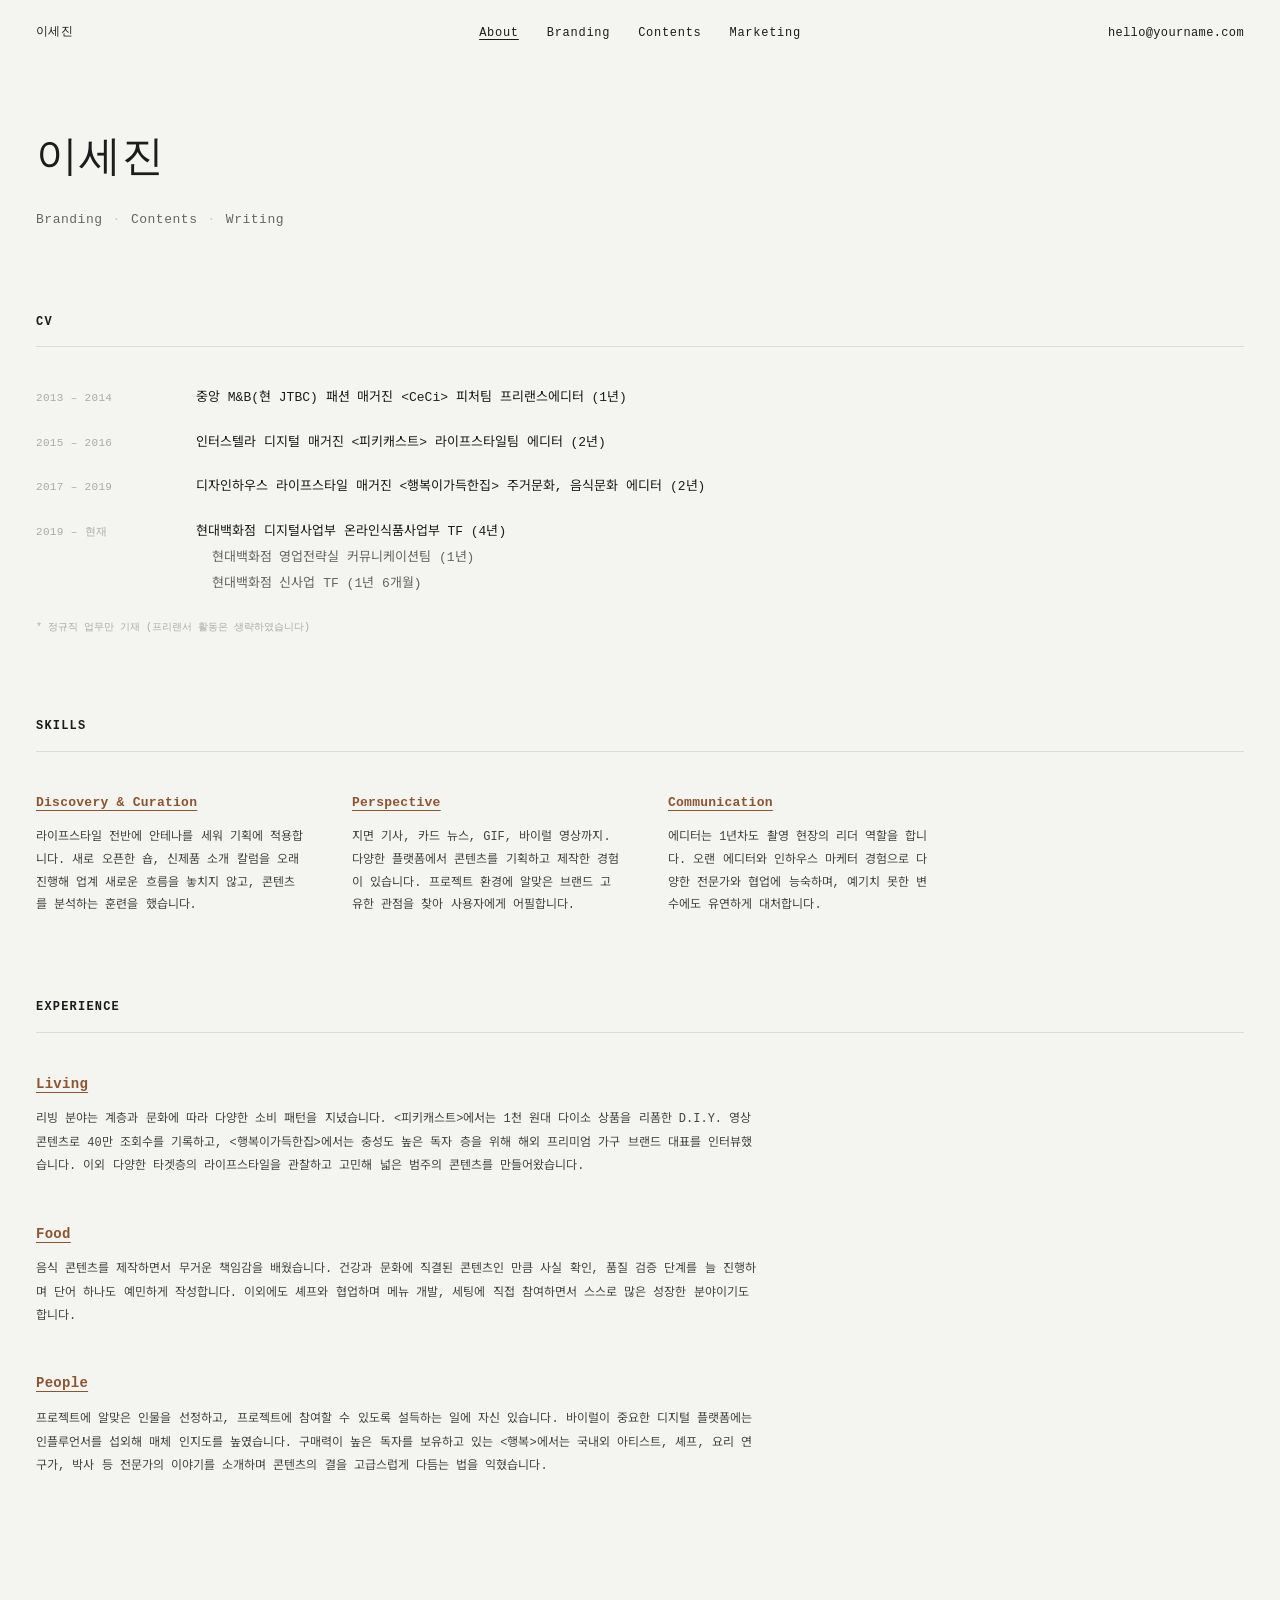
==== about.html @ 36e07ce3 "first commit" ====
<!DOCTYPE html>
<html lang="ko">
<head>
  <meta charset="UTF-8">
  <meta name="viewport" content="width=device-width, initial-scale=1.0">
  <title>About — 이세진</title>
  <link href="https://fonts.googleapis.com/css2?family=Noto+Sans+KR:wght@300;400;500&display=swap" rel="stylesheet">
  <style>
    *, *::before, *::after { margin: 0; padding: 0; box-sizing: border-box; }
    :root {
      --bg: #f4f4f0; --text: #1c1c1c; --muted: #aaa; --dim: #ccc;
      --rule: #dddbd6; --accent: #8B5533;
    }
    body {
      font-family: 'Courier New', 'Noto Sans KR', 'Malgun Gothic', sans-serif;
      background: var(--bg); color: var(--text); font-size: 13px; line-height: 1.7;
    }

    /* ── HEADER ── */
    header {
      position: sticky; top: 0; z-index: 99; background: var(--bg);
      display: grid; grid-template-columns: 1fr auto 1fr;
      align-items: start; padding: 22px 36px 16px;
    }
    .h-name { font-family: 'Courier New', monospace; font-size: 12px; letter-spacing: 0.04em; }
    .h-nav { display: flex; gap: 28px; list-style: none; }
    .h-nav a {
      font-family: 'Courier New', monospace; font-size: 12px;
      color: var(--text); text-decoration: none; letter-spacing: 0.06em;
    }
    .h-nav a:hover, .h-nav a.active { text-decoration: underline; text-underline-offset: 3px; }
    .h-email { text-align: right; }
    .h-email a {
      font-family: 'Courier New', monospace; font-size: 12px;
      color: var(--text); text-decoration: none; letter-spacing: 0.03em;
    }
    .h-email a:hover { text-decoration: underline; }

    /* ── PAGE ── */
    main { padding: 64px 36px 120px; }

    /* Intro */
    .intro { margin-bottom: 80px; }
    .intro-name {
      font-family: 'Courier New', monospace;
      font-size: 42px; font-weight: normal; letter-spacing: 0.02em; margin-bottom: 14px;
    }
    .intro-role { font-size: 13px; letter-spacing: 0.04em; color: #666; }
    .intro-role em { font-style: normal; color: var(--dim); margin: 0 10px; }

    /* Section */
    .sec { margin-bottom: 80px; }
    .sec-title {
      font-family: 'Courier New', monospace;
      font-size: 12px; font-weight: bold; letter-spacing: 0.1em;
      text-transform: uppercase; margin-bottom: 14px;
    }
    .rule { border: none; border-top: 1px solid var(--rule); margin-bottom: 40px; }

    /* CV */
    .cv { display: flex; flex-direction: column; gap: 22px; max-width: 820px; }
    .cv-row { display: grid; grid-template-columns: 140px 1fr; gap: 20px; }
    .cv-date {
      font-family: 'Courier New', monospace; font-size: 11px;
      color: var(--muted); letter-spacing: 0.03em; padding-top: 2px;
    }
    .cv-text { font-size: 13px; line-height: 1.75; }
    .cv-text .sub { display: block; padding-left: 1.2em; color: #666; margin-top: 3px; }
    .cv-note { font-family: 'Courier New', monospace; font-size: 10px; color: var(--muted); margin-top: 24px; }

    /* Skills */
    .skills { display: grid; grid-template-columns: repeat(3, 1fr); gap: 48px; max-width: 900px; }
    .skill-name {
      font-family: 'Courier New', monospace; font-size: 13px; font-weight: bold;
      color: var(--accent); text-decoration: underline; text-underline-offset: 4px;
      letter-spacing: 0.02em; margin-bottom: 12px;
    }
    .skill-text { font-size: 12px; line-height: 1.9; color: #444; }

    /* Experience */
    .exp { display: flex; flex-direction: column; gap: 44px; max-width: 720px; }
    .exp-name {
      font-family: 'Courier New', monospace; font-size: 14px; font-weight: bold;
      color: var(--accent); text-decoration: underline; text-underline-offset: 4px;
      letter-spacing: 0.02em; margin-bottom: 12px;
    }
    .exp-text { font-size: 12px; line-height: 1.95; color: #444; }
  </style>
</head>
<body>

<header>
  <span class="h-name">이세진</span>
  <nav><ul class="h-nav">
    <li><a href="about.html" class="active">About</a></li>
    <li><a href="branding.html">Branding</a></li>
    <li><a href="contents.html">Contents</a></li>
    <li><a href="marketing.html">Marketing</a></li>
  </ul></nav>
  <div class="h-email"><a href="mailto:hello@yourname.com">hello@yourname.com</a></div>
</header>

<main>

  <section class="intro">
    <h1 class="intro-name">이세진</h1>
    <p class="intro-role">Branding<em>·</em>Contents<em>·</em>Writing</p>
  </section>

  <!-- CV -->
  <section class="sec">
    <h2 class="sec-title">CV</h2>
    <hr class="rule">
    <div class="cv">
      <div class="cv-row">
        <span class="cv-date">2013 – 2014</span>
        <span class="cv-text">중앙 M&amp;B(현 JTBC) 패션 매거진 &lt;CeCi&gt; 피처팀 프리랜스에디터 (1년)</span>
      </div>
      <div class="cv-row">
        <span class="cv-date">2015 – 2016</span>
        <span class="cv-text">인터스텔라 디지털 매거진 &lt;피키캐스트&gt; 라이프스타일팀 에디터 (2년)</span>
      </div>
      <div class="cv-row">
        <span class="cv-date">2017 – 2019</span>
        <span class="cv-text">디자인하우스 라이프스타일 매거진 &lt;행복이가득한집&gt; 주거문화, 음식문화 에디터 (2년)</span>
      </div>
      <div class="cv-row">
        <span class="cv-date">2019 – 현재</span>
        <span class="cv-text">
          현대백화점 디지털사업부 온라인식품사업부 TF (4년)
          <span class="sub">현대백화점 영업전략실 커뮤니케이션팀 (1년)</span>
          <span class="sub">현대백화점 신사업 TF (1년 6개월)</span>
        </span>
      </div>
    </div>
    <p class="cv-note">* 정규직 업무만 기재 (프리랜서 활동은 생략하였습니다)</p>
  </section>

  <!-- Skills -->
  <section class="sec">
    <h2 class="sec-title">Skills</h2>
    <hr class="rule">
    <div class="skills">
      <div>
        <h3 class="skill-name">Discovery &amp; Curation</h3>
        <p class="skill-text">라이프스타일 전반에 안테나를 세워 기획에 적용합니다. 새로 오픈한 숍, 신제품 소개 칼럼을 오래 진행해 업계 새로운 흐름을 놓치지 않고, 콘텐츠를 분석하는 훈련을 했습니다.</p>
      </div>
      <div>
        <h3 class="skill-name">Perspective</h3>
        <p class="skill-text">지면 기사, 카드 뉴스, GIF, 바이럴 영상까지. 다양한 플랫폼에서 콘텐츠를 기획하고 제작한 경험이 있습니다. 프로젝트 환경에 알맞은 브랜드 고유한 관점을 찾아 사용자에게 어필합니다.</p>
      </div>
      <div>
        <h3 class="skill-name">Communication</h3>
        <p class="skill-text">에디터는 1년차도 촬영 현장의 리더 역할을 합니다. 오랜 에디터와 인하우스 마케터 경험으로 다양한 전문가와 협업에 능숙하며, 예기치 못한 변수에도 유연하게 대처합니다.</p>
      </div>
    </div>
  </section>

  <!-- Experience -->
  <section class="sec">
    <h2 class="sec-title">Experience</h2>
    <hr class="rule">
    <div class="exp">
      <div>
        <h3 class="exp-name">Living</h3>
        <p class="exp-text">리빙 분야는 계층과 문화에 따라 다양한 소비 패턴을 지녔습니다. &lt;피키캐스트&gt;에서는 1천 원대 다이소 상품을 리폼한 D.I.Y. 영상 콘텐츠로 40만 조회수를 기록하고, &lt;행복이가득한집&gt;에서는 충성도 높은 독자 층을 위해 해외 프리미엄 가구 브랜드 대표를 인터뷰했습니다. 이외 다양한 타겟층의 라이프스타일을 관찰하고 고민해 넓은 범주의 콘텐츠를 만들어왔습니다.</p>
      </div>
      <div>
        <h3 class="exp-name">Food</h3>
        <p class="exp-text">음식 콘텐츠를 제작하면서 무거운 책임감을 배웠습니다. 건강과 문화에 직결된 콘텐츠인 만큼 사실 확인, 품질 검증 단계를 늘 진행하며 단어 하나도 예민하게 작성합니다. 이외에도 셰프와 협업하며 메뉴 개발, 세팅에 직접 참여하면서 스스로 많은 성장한 분야이기도 합니다.</p>
      </div>
      <div>
        <h3 class="exp-name">People</h3>
        <p class="exp-text">프로젝트에 알맞은 인물을 선정하고, 프로젝트에 참여할 수 있도록 설득하는 일에 자신 있습니다. 바이럴이 중요한 디지털 플랫폼에는 인플루언서를 섭외해 매체 인지도를 높였습니다. 구매력이 높은 독자를 보유하고 있는 &lt;행복&gt;에서는 국내외 아티스트, 셰프, 요리 연구가, 박사 등 전문가의 이야기를 소개하며 콘텐츠의 결을 고급스럽게 다듬는 법을 익혔습니다.</p>
      </div>
    </div>
  </section>

</main>
  <script src="cursor.js"></script>
</body>
</html>
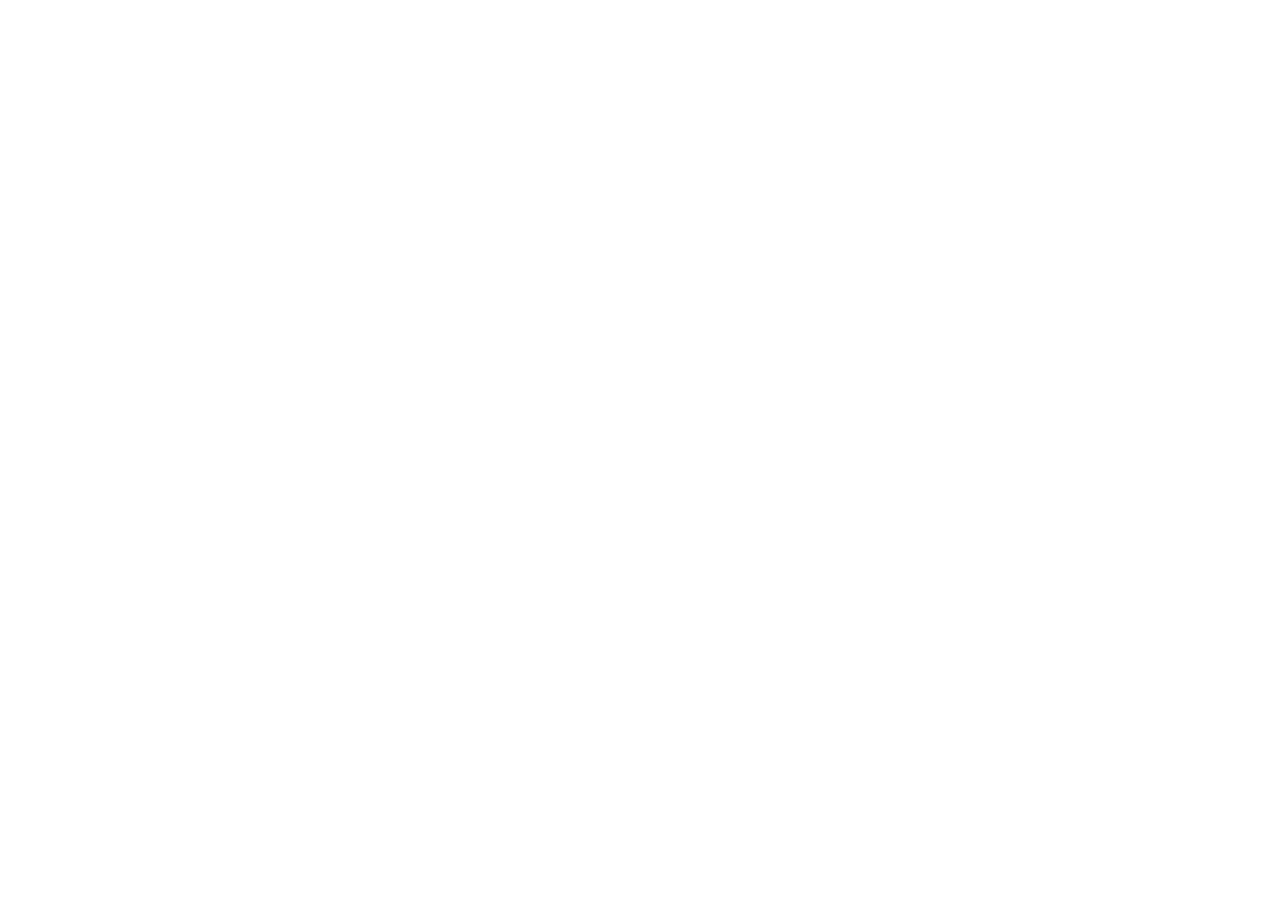
==== commit fa2c86cb: "주석" ====
--- a/about.html
+++ b/about.html
@@ -1,3 +1,4 @@
+<!--
 <!DOCTYPE html>
 <html lang="ko">
 <head>
@@ -16,7 +17,6 @@
       background: var(--bg); color: var(--text); font-size: 13px; line-height: 1.7;
     }
 
-    /* ── HEADER ── */
     header {
       position: sticky; top: 0; z-index: 99; background: var(--bg);
       display: grid; grid-template-columns: 1fr auto 1fr;
@@ -36,10 +36,8 @@
     }
     .h-email a:hover { text-decoration: underline; }
 
-    /* ── PAGE ── */
     main { padding: 64px 36px 120px; }
 
-    /* Intro */
     .intro { margin-bottom: 80px; }
     .intro-name {
       font-family: 'Courier New', monospace;
@@ -48,7 +46,6 @@
     .intro-role { font-size: 13px; letter-spacing: 0.04em; color: #666; }
     .intro-role em { font-style: normal; color: var(--dim); margin: 0 10px; }
 
-    /* Section */
     .sec { margin-bottom: 80px; }
     .sec-title {
       font-family: 'Courier New', monospace;
@@ -57,7 +54,6 @@
     }
     .rule { border: none; border-top: 1px solid var(--rule); margin-bottom: 40px; }
 
-    /* CV */
     .cv { display: flex; flex-direction: column; gap: 22px; max-width: 820px; }
     .cv-row { display: grid; grid-template-columns: 140px 1fr; gap: 20px; }
     .cv-date {
@@ -68,7 +64,6 @@
     .cv-text .sub { display: block; padding-left: 1.2em; color: #666; margin-top: 3px; }
     .cv-note { font-family: 'Courier New', monospace; font-size: 10px; color: var(--muted); margin-top: 24px; }
 
-    /* Skills */
     .skills { display: grid; grid-template-columns: repeat(3, 1fr); gap: 48px; max-width: 900px; }
     .skill-name {
       font-family: 'Courier New', monospace; font-size: 13px; font-weight: bold;
@@ -77,7 +72,6 @@
     }
     .skill-text { font-size: 12px; line-height: 1.9; color: #444; }
 
-    /* Experience */
     .exp { display: flex; flex-direction: column; gap: 44px; max-width: 720px; }
     .exp-name {
       font-family: 'Courier New', monospace; font-size: 14px; font-weight: bold;
@@ -86,6 +80,7 @@
     }
     .exp-text { font-size: 12px; line-height: 1.95; color: #444; }
   </style>
+  <link rel="stylesheet" href="responsive.css">
 </head>
 <body>
 
@@ -107,14 +102,13 @@
     <p class="intro-role">Branding<em>·</em>Contents<em>·</em>Writing</p>
   </section>
 
-  <!-- CV -->
   <section class="sec">
     <h2 class="sec-title">CV</h2>
     <hr class="rule">
     <div class="cv">
       <div class="cv-row">
         <span class="cv-date">2013 – 2014</span>
-        <span class="cv-text">중앙 M&amp;B(현 JTBC) 패션 매거진 &lt;CeCi&gt; 피처팀 프리랜스에디터 (1년)</span>
+        <span class="cv-text">중앙 M&B(현 JTBC) 패션 매거진 &lt;CeCi&gt; 피처팀 프리랜스에디터 (1년)</span>
       </div>
       <div class="cv-row">
         <span class="cv-date">2015 – 2016</span>
@@ -136,7 +130,6 @@
     <p class="cv-note">* 정규직 업무만 기재 (프리랜서 활동은 생략하였습니다)</p>
   </section>
 
-  <!-- Skills -->
   <section class="sec">
     <h2 class="sec-title">Skills</h2>
     <hr class="rule">
@@ -156,7 +149,6 @@
     </div>
   </section>
 
-  <!-- Experience -->
   <section class="sec">
     <h2 class="sec-title">Experience</h2>
     <hr class="rule">
@@ -180,3 +172,4 @@
   <script src="cursor.js"></script>
 </body>
 </html>
+-->
--- a/responsive.css
+++ b/responsive.css
@@ -0,0 +1,155 @@
+/*
+@media (max-width: 900px) {
+  header {
+    padding-left: 24px;
+    padding-right: 24px;
+  }
+
+  main, .page, .grid-wrap {
+    padding-left: 24px;
+    padding-right: 24px;
+  }
+
+  .grid {
+    grid-template-columns: repeat(3, 1fr);
+  }
+
+  .proj-body { gap: 28px; }
+}
+
+@media (max-width: 680px) {
+
+  header {
+    grid-template-columns: 1fr auto;
+    grid-template-rows: auto auto;
+    padding: 16px 20px 12px;
+    row-gap: 12px;
+  }
+
+  header .h-name  { grid-column: 1; grid-row: 1; }
+  header .h-email { grid-column: 2; grid-row: 1; font-size: 10px !important; }
+  header nav      { grid-column: 1 / -1; grid-row: 2; }
+
+  .h-nav {
+    gap: 16px;
+    flex-wrap: wrap;
+  }
+
+  main, .page {
+    padding: 32px 20px 80px;
+  }
+
+  .grid-wrap {
+    padding: 28px 20px 80px;
+  }
+
+  .grid {
+    grid-template-columns: repeat(2, 1fr);
+    column-gap: 14px;
+  }
+
+  .grid .card {
+    margin-top: 0;
+  }
+
+  .card-title { font-size: 10px; }
+
+  .intro-name { font-size: 28px; }
+  .intro-role { font-size: 12px; }
+
+  .cv-row {
+    grid-template-columns: 1fr;
+    gap: 4px;
+  }
+
+  .cv-date { margin-bottom: 4px; }
+
+  .skills {
+    grid-template-columns: 1fr;
+    gap: 32px;
+  }
+
+  .proj-body {
+    grid-template-columns: 1fr;
+    gap: 20px;
+  }
+
+  .proj-body > .proj-img {
+    aspect-ratio: 16 / 9;
+  }
+
+  .proj-img-pair {
+    gap: 8px;
+  }
+
+  .proj-img-pair .proj-img {
+    aspect-ratio: 3 / 4;
+  }
+
+  .proj-head {
+    flex-wrap: wrap;
+    gap: 4px;
+    margin-bottom: 20px;
+  }
+
+  .proj-title {
+    font-size: 14px;
+    flex: none;
+    width: 100%;
+  }
+
+  .proj-period { width: 100%; }
+
+  .proj-cols {
+    grid-template-columns: 1fr;
+    gap: 24px;
+  }
+
+  .proj-title-lg { font-size: 13px; }
+  .proj-head .proj-title-lg { width: 100%; flex: none; }
+
+  .proj-meta {
+    grid-template-columns: 1fr;
+    gap: 28px;
+  }
+
+  .proj-meta .proj-title { font-size: 22px; width: auto; }
+
+  .hero { aspect-ratio: 4 / 3; }
+
+  .gallery {
+    grid-template-columns: repeat(2, 1fr);
+    gap: 10px;
+  }
+
+  .proj-nav { flex-wrap: wrap; gap: 12px; }
+  .proj-nav a { font-size: 10px; }
+
+  .page-label { margin-bottom: 28px; }
+
+  .project { margin-bottom: 60px; padding-bottom: 60px; }
+  .proj    { margin-bottom: 52px; padding-bottom: 52px; }
+}
+
+@media (max-width: 420px) {
+  header { padding: 14px 16px 10px; }
+
+  main, .page, .grid-wrap {
+    padding-left: 16px;
+    padding-right: 16px;
+  }
+
+  .h-nav { gap: 12px; }
+  .h-nav a { font-size: 11px; }
+
+  .intro-name { font-size: 24px; }
+
+  .grid {
+    grid-template-columns: repeat(2, 1fr);
+    column-gap: 10px;
+  }
+
+  .proj-title    { font-size: 13px; }
+  .proj-title-lg { font-size: 12px; }
+}
+*/
